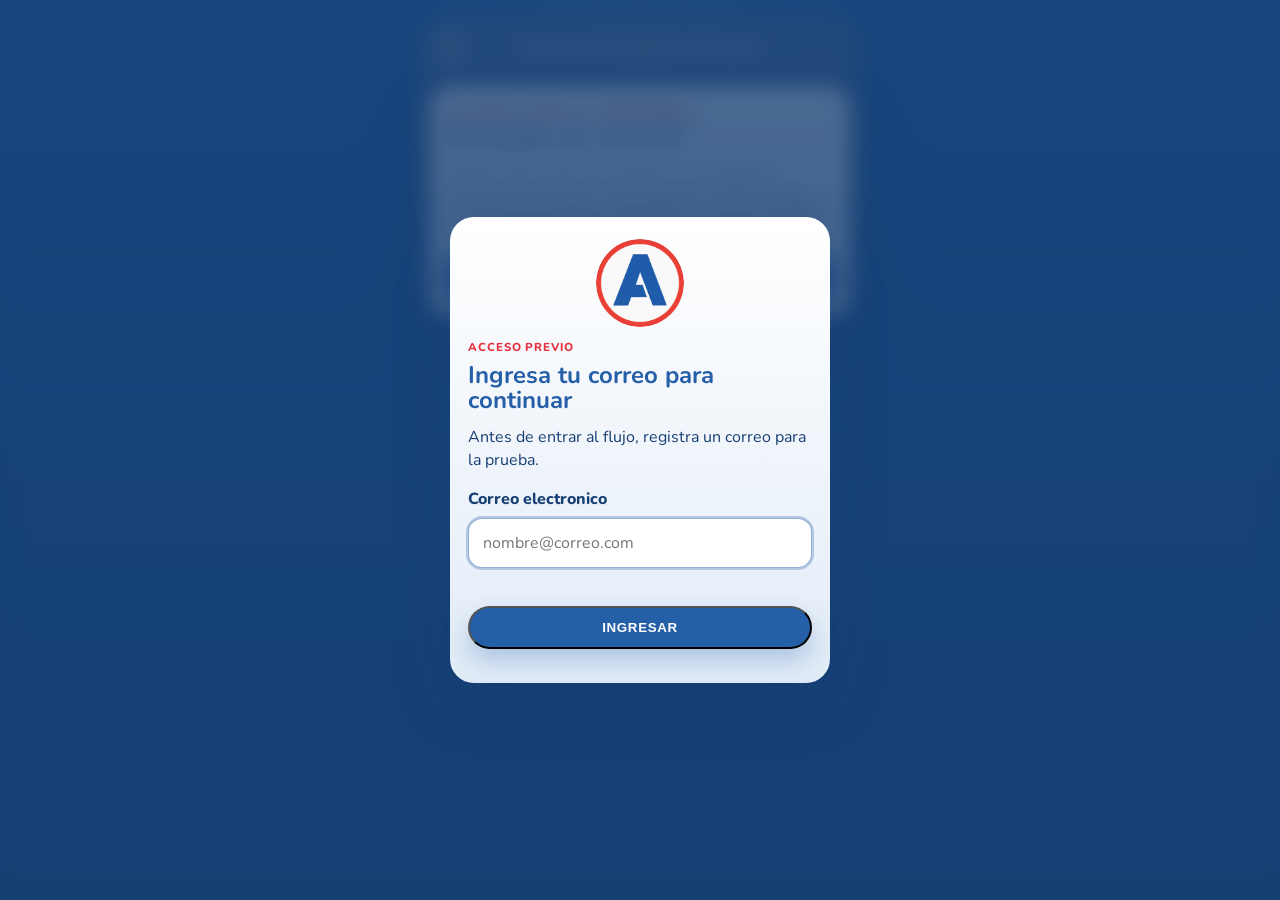
==== acciones.html @ 4ac992f6 "Rebrand simulator for Alianza para el Progreso" ====
<!DOCTYPE html>
<html lang="es">
  <head>
    <meta charset="UTF-8" />
    <meta name="viewport" content="width=device-width, initial-scale=1.0" />
    <title>Alianza para el Progreso | Nuestras acciones</title>
    <link rel="preconnect" href="https://fonts.googleapis.com" />
    <link rel="preconnect" href="https://fonts.gstatic.com" crossorigin />
    <link
      href="https://fonts.googleapis.com/css2?family=Baloo+2:wght@600;700;800&family=Nunito:wght@400;600;700;800&display=swap"
      rel="stylesheet"
    />
    <link rel="stylesheet" href="styles.css" />
  </head>
  <body>
    <main class="app-shell">
      <section class="phone-frame">
        <header class="topbar">
          <a class="icon-button icon-button--link" href="index.html" aria-label="Volver a la portada">&#8592;</a>
          <p class="topbar__title">Elecciones Municipales de Maynas</p>
          <div class="topbar__spacer"></div>
        </header>

        <section class="detail-panel detail-panel--page detail-panel--simulator-tone">
          <div class="detail-panel__header">
            <p class="detail-panel__eyebrow">Alianza para el Progreso</p>
            <h1>Simulador de votación</h1>
          </div>
          <p>
            Practica cómo marcar una opción en una cédula de ejemplo. Este ejercicio es demostrativo;
            verifica la cédula y las instrucciones oficiales aplicables a tu proceso electoral.
          </p>
          <a class="simulator-card__button simulator-card__button--wide" href="simulador-paso-1.html">Abrir simulador</a>
        </section>
      </section>
    </main>
    <script src="access.js"></script>
  </body>
</html>
---- styles.css ----
:root {
  --text: #ffffff;
  --text-muted: rgba(255, 255, 255, 0.9);
  --shadow: 0 18px 50px rgba(23, 63, 115, 0.34);
  --radius-xl: 22px;
  --radius-lg: 18px;
}

* {
  box-sizing: border-box;
}

body {
  margin: 0;
  min-height: 100vh;
  background:
    radial-gradient(circle at top, rgba(255, 255, 255, 0.16), transparent 22%),
    linear-gradient(180deg, #245fa8 0%, #1b4c89 55%, #173f73 100%);
  color: var(--text);
  font-family: "Nunito", "Trebuchet MS", sans-serif;
}

.app-shell {
  display: flex;
  justify-content: center;
  padding: 18px 12px 32px;
}

.phone-frame {
  width: min(100%, 390px);
  padding: 10px;
  border-radius: 30px;
  background:
    linear-gradient(180deg, rgba(255, 255, 255, 0.24), rgba(255, 255, 255, 0.06)),
    rgba(23, 63, 115, 0.9);
  backdrop-filter: blur(18px);
  box-shadow: var(--shadow);
}

.topbar {
  display: grid;
  grid-template-columns: 40px 1fr 40px;
  align-items: center;
  padding: 2px 2px 12px;
}

.topbar__title {
  margin: 0;
  text-align: center;
  font-size: 0.94rem;
  font-weight: 700;
  color: var(--text-muted);
}

.icon-button {
  display: inline-flex;
  align-items: center;
  justify-content: center;
  width: 36px;
  height: 36px;
  border: 0;
  border-radius: 50%;
  color: var(--text);
  background: rgba(255, 255, 255, 0.18);
  font-size: 1.1rem;
}

.icon-button--link {
  text-decoration: none;
}

.topbar__spacer {
  width: 36px;
  height: 36px;
}

.hero {
  position: relative;
  overflow: hidden;
  padding: 16px 14px 18px;
  border-radius: var(--radius-xl);
  background:
    radial-gradient(circle at left top, rgba(255, 255, 255, 0.14), transparent 34%),
    linear-gradient(135deg, #245fa8 0%, #1b4c89 55%, #173f73 100%);
}

.hero__inner {
  display: grid;
  grid-template-columns: 84px 1px 1fr;
  gap: 14px;
  align-items: center;
}

.hero__logo-wrap {
  display: flex;
  justify-content: center;
}

.hero__logo {
  display: block;
  width: 72px;
  height: 72px;
  object-fit: contain;
  border-radius: 50%;
  background: rgba(255, 255, 255, 0.96);
}

.hero__divider {
  width: 1px;
  min-height: 88px;
  background: rgba(255, 255, 255, 0.42);
}

.hero__content {
  display: flex;
  align-items: center;
  justify-content: center;
}

.hero::after {
  content: "";
  position: absolute;
  inset: auto -34px -34px auto;
  width: 120px;
  height: 120px;
  border-radius: 50%;
  background: rgba(255, 255, 255, 0.08);
}

.hero__title {
  margin: 0;
  width: 100%;
  text-align: center;
  font-family: "Baloo 2", "Trebuchet MS", cursive;
  font-size: 1.7rem;
  line-height: 1.02;
  text-transform: uppercase;
  color: #ffffff;
}

.hero__title-line {
  display: block;
}

.card {
  margin-top: 10px;
  border-radius: var(--radius-lg);
  box-shadow: var(--shadow);
}

.event-card {
  padding: 14px;
  background: linear-gradient(135deg, #245fa8 0%, #1b4c89 55%, #173f73 100%);
}


.card__kicker {
  margin: 0;
  font-size: 1rem;
  font-weight: 800;
}

.card__meta {
  margin: 4px 0 0;
  color: var(--text-muted);
  font-size: 0.82rem;
}

.countdown {
  display: grid;
  grid-template-columns: repeat(4, 1fr);
  gap: 6px;
  margin-top: 12px;
}

.countdown__item {
  padding: 8px 4px;
  border: 1px solid rgba(255, 255, 255, 0.35);
  border-radius: 12px;
  text-align: center;
  background: rgba(255, 255, 255, 0.12);
}

.countdown__item strong {
  display: block;
  font-size: 1.05rem;
}

.countdown__item span {
  font-size: 0.66rem;
  color: var(--text-muted);
}

.grid {
  display: grid;
  grid-template-columns: repeat(2, 1fr);
  gap: 10px;
  margin-top: 10px;
}

.info-card,
.promo-card {
  overflow: hidden;
  min-height: 170px;
  border-radius: var(--radius-lg);
  background: linear-gradient(180deg, #245fa8 0%, #1b4c89 58%, #173f73 100%);
}

.info-card__link {
  display: block;
  color: inherit;
  text-decoration: none;
}

.info-card--wide,
.promo-card {
  grid-column: 1 / -1;
}

.info-card__visual {
  height: 98px;
}

.info-card--wide .info-card__visual {
  height: 128px;
}

.visual {
  position: relative;
  overflow: hidden;
}

.visual::before,
.visual::after {
  content: "";
  position: absolute;
  inset: 0;
}

.visual--city {
  background:
    linear-gradient(180deg, rgba(255, 255, 255, 0.02), rgba(23, 63, 115, 0.08)),

    linear-gradient(90deg, #245fa8 0%, #245fa8 76%, #ffffff 76%, #ffffff 100%);
}

.visual--city::before {
  inset: 0;
  background: linear-gradient(90deg, rgba(255, 255, 255, 0.03) 0%, rgba(255, 255, 255, 0.01) 42%, rgba(23, 63, 115, 0.04) 100%);
}

.visual--city::after {
  inset: auto 0 0;
  height: 22px;
  background: linear-gradient(180deg, transparent, rgba(23, 63, 115, 0.32));
}

.visual--vote {
  background:
    linear-gradient(180deg, rgba(255, 255, 255, 0.02), rgba(23, 63, 115, 0.04)),

    #ffffff;
}

.visual--vote::before {
  inset: 0;
  background: linear-gradient(90deg, rgba(255, 255, 255, 0.02) 0%, rgba(255, 255, 255, 0.01) 42%, rgba(0, 0, 0, 0.03) 100%);
}

.visual--vote::after {
  inset: auto 0 0;
  height: 18px;
  background: linear-gradient(180deg, transparent, rgba(0, 0, 0, 0.08));
}

.visual--people {
  background:
    linear-gradient(180deg, rgba(255, 255, 255, 0.04), rgba(23, 63, 115, 0.16)),

    linear-gradient(135deg, #245fa8 0%, #e5323f 100%);
}

.visual--people::before {
  inset: 0;
  background: linear-gradient(90deg, rgba(255, 255, 255, 0.03) 0%, rgba(255, 255, 255, 0.01) 42%, rgba(23, 63, 115, 0.12) 100%);
}

.info-card__content {
  padding: 10px 12px 14px;
}

.info-card__content h3,
.promo-card__title {
  margin: 0;
  font-size: 1.05rem;
  line-height: 1.05;
}

.info-card__content span,
.promo-card__text {
  display: inline-block;
  margin-top: 6px;
  color: #ffffff;
  font-weight: 700;
  text-decoration: none;
}

.info-card__content span::after {
  content: "  →";
}

.promo-card {
  padding: 14px;
  background: linear-gradient(135deg, #245fa8 0%, #245fa8 42%, #173f73 100%);
}

.promo-card__link {
  display: grid;
  grid-template-columns: 1fr;
  gap: 8px;
  align-items: start;
  color: inherit;
  text-decoration: none;
}

.promo-card__illustration {
  position: relative;
  height: 70px;
  border-radius: 16px;
  background:
    linear-gradient(180deg, rgba(255, 255, 255, 0.14), transparent 26%),
    linear-gradient(135deg, #e7edf5 0%, #245fa8 100%);
}

.promo-card__illustration::before {
  content: "";
  position: absolute;
  left: 10px;
  right: 10px;
  top: 18px;
  height: 32px;
  border-radius: 8px;
  background:
    linear-gradient(90deg, #fff 0 24px, transparent 24px 30px, #fff 30px 100%),
    linear-gradient(180deg, #173f73, #245fa8);
}

.promo-card__illustration::after {
  content: "";
  position: absolute;
  top: 8px;
  right: 8px;
  width: 26px;
  height: 26px;
  border-radius: 50%;
  background: #173f73;
}

.detail-panel {
  margin-top: 14px;
  padding: 18px 15px;
  border-radius: 22px;
  background: linear-gradient(180deg, rgba(201, 43, 56, 0.94), rgba(36, 95, 168, 0.98));
  box-shadow: var(--shadow);
  scroll-margin-top: 18px;
}

.detail-panel__header {
  margin-bottom: 14px;
}

.detail-panel__eyebrow {
  margin: 0 0 6px;
  color: #ffffff;
  font-size: 0.75rem;
  font-weight: 800;
  letter-spacing: 0.08em;
  text-transform: uppercase;
}

.detail-panel h1,
.detail-panel h2 {
  margin: 0;
  font-size: 1.45rem;
  line-height: 1.05;
}

.detail-panel p {
  margin: 0;
  color: #ffffff;
  font-size: 0.92rem;
  line-height: 1.5;
}

.detail-block {
  margin-top: 14px;
  padding: 14px;
  border: 1px solid rgba(255, 255, 255, 0.22);
  border-radius: 16px;
  background: rgba(255, 255, 255, 0.08);
}

.detail-block h2 {
  margin: 0 0 8px;
  color: #ffffff;
  font-size: 1rem;
}

.detail-block p + p {
  margin-top: 8px;
}

.detail-panel__closing {
  margin-top: 14px !important;
  padding-top: 14px;
  border-top: 1px solid rgba(255, 255, 255, 0.25);
}

.detail-panel--page {
  margin-top: 8px;
}

.detail-panel--simulator-tone {
  background:
    linear-gradient(180deg, rgba(255, 255, 255, 0.98), rgba(225, 235, 247, 0.98)),
    #ffffff;
  color: #173f73;
}

.detail-panel--simulator-tone .detail-panel__eyebrow {
  color: #e5323f;
}

.detail-panel--simulator-tone h1,
.detail-panel--simulator-tone h2,
.detail-panel--simulator-tone p {
  color: #173f73;
}

.detail-panel--simulator-tone h1 {
  color: #245fa8;
}

.detail-panel--simulator-tone .detail-block {
  border: 1px solid rgba(36, 95, 168, 0.16);
  background: rgba(255, 255, 255, 0.46);
}

.detail-panel--simulator-tone .detail-block h2 {
  color: #245fa8;
}

.detail-panel--simulator-tone .detail-panel__closing {
  border-top: 1px solid rgba(36, 95, 168, 0.18);
}

.grid .promo-card {
  grid-column: auto;
}

.image-viewer {
  margin: 0;
  padding: 12px;
  border-radius: 18px;
  background: rgba(255, 255, 255, 0.14);
}

.image-viewer img {
  display: block;
  width: 100%;
  height: auto;
  border-radius: 12px;
  background: #ffffff;
}

.image-viewer--simulator {
  margin-top: 16px;
  background: rgba(255, 255, 255, 0.72);
}

.simulator-screen {
  margin-top: 8px;
}

.simulator-card {
  position: relative;
  overflow: hidden;
  padding: 18px 16px 20px;
  border-radius: 24px;
  background:
    linear-gradient(180deg, rgba(255, 255, 255, 0.98), rgba(225, 235, 247, 0.98)),
    #ffffff;
  color: #173f73;
  box-shadow: var(--shadow);
}

.simulator-card::before {
  content: "";
  position: absolute;
  inset: 0;
  background:
    radial-gradient(circle at top right, rgba(36, 95, 168, 0.14), transparent 28%),
    linear-gradient(135deg, transparent 0 22%, rgba(36, 95, 168, 0.05) 22% 23%, transparent 23% 100%),
    linear-gradient(45deg, transparent 0 78%, rgba(36, 95, 168, 0.05) 78% 79%, transparent 79% 100%);
  pointer-events: none;
}

.simulator-card__brand {
  display: flex;
  flex-direction: column;
  align-items: center;
  gap: 10px;
}

.simulator-card__logo-frame {
  display: flex;
  align-items: center;
  justify-content: center;
  width: 148px;
  height: 148px;
  padding: 10px;
  border-radius: 50%;
  background: rgba(255, 255, 255, 0.92);
  box-shadow: inset 0 0 0 3px rgba(36, 95, 168, 0.12);
}

.simulator-card__logo-image {
  display: block;
  width: 100%;
  height: 100%;
  object-fit: contain;
}

.simulator-card__eyebrow {
  margin: 22px 0 12px;
  text-align: center;
  font-size: 0.68rem;
  letter-spacing: 0.28em;
  text-transform: uppercase;
  color: #e5323f;
}

.simulator-card h1 {
  margin: 0;
  text-align: center;
  font-size: 2rem;
  line-height: 0.95;
  text-transform: uppercase;
  color: #245fa8;
}

.simulator-card--step h1 {
  margin-top: 22px;
}

.simulator-card__date {
  margin-top: 18px;
  padding: 10px 12px;
  background: #245fa8;
  color: #ffffff;
  font-weight: 800;
  text-align: center;
  text-transform: uppercase;
  border-radius: 12px;
}

.simulator-card__text {
  margin: 18px 0 0;
  padding-left: 12px;
  border-left: 4px solid #245fa8;
  color: #173f73;
  line-height: 1.35;
}

.simulator-card__description {
  margin: 18px 0 0;
  text-align: center;
  color: #173f73;
  line-height: 1.45;
}

.simulator-card__description--compact {
  margin-top: 12px;
  text-transform: uppercase;
}

.simulator-card__button {
  display: block;
  width: fit-content;
  margin: 22px auto 0;
  padding: 12px 24px;
  border-radius: 999px;
  background: linear-gradient(135deg, #245fa8 0%, #245fa8 100%);
  color: #ffffff;
  font-weight: 800;
  text-decoration: none;
  text-transform: uppercase;
  letter-spacing: 0.05em;
  box-shadow: 0 12px 24px rgba(36, 95, 168, 0.28);
}

.access-gate {
  position: fixed;
  inset: 0;
  z-index: 999;
  display: flex;
  align-items: center;
  justify-content: center;
  padding: 20px;
  background: rgba(23, 63, 115, 0.78);
  backdrop-filter: blur(10px);
}

.access-gate[hidden] {
  display: none;
}

.access-gate__panel {
  width: min(100%, 380px);
  padding: 22px 18px;
  border-radius: 24px;
  background:
    linear-gradient(180deg, rgba(255, 255, 255, 0.98), rgba(225, 235, 247, 0.98)),
    #ffffff;
  color: #173f73;
  box-shadow: var(--shadow);
}

.access-gate__brand {
  display: flex;
  justify-content: center;
  margin-bottom: 12px;
}

.access-gate__logo {
  width: 88px;
  height: 88px;
  object-fit: contain;
  border-radius: 50%;
  background: rgba(255, 255, 255, 0.96);
  box-shadow: inset 0 0 0 3px rgba(36, 95, 168, 0.1);
}

.access-gate__eyebrow {
  margin: 0 0 8px;
  color: #e5323f;
  font-size: 0.72rem;
  font-weight: 800;
  letter-spacing: 0.08em;
  text-transform: uppercase;
}

.access-gate__title {
  margin: 0;
  font-size: 1.5rem;
  line-height: 1.05;
  color: #245fa8;
}

.access-gate__text {
  margin: 12px 0 0;
  color: #173f73;
  line-height: 1.45;
}

.access-gate__form {
  margin-top: 16px;
}

.access-gate__label {
  display: block;
  margin-bottom: 8px;
  font-weight: 800;
}

.access-gate__input {
  width: 100%;
  padding: 13px 14px;
  border: 1px solid rgba(36, 95, 168, 0.26);
  border-radius: 14px;
  background: rgba(255, 255, 255, 0.94);
  color: #173f73;
  font: inherit;
}

.access-gate__input:focus {
  outline: 2px solid rgba(36, 95, 168, 0.28);
  border-color: rgba(36, 95, 168, 0.5);
}

.access-gate__error {
  min-height: 20px;
  margin: 10px 0 0;
  color: #173f73;
  font-size: 0.85rem;
  font-weight: 700;
}

.access-gate__button {
  display: inline-flex;
  align-items: center;
  justify-content: center;
  gap: 10px;
  width: 100%;
  margin-top: 8px;
}

.access-gate__button:disabled {
  opacity: 0.9;
}

.access-gate__button--loading {
  cursor: wait;
}

.access-gate__spinner {
  display: none;
  width: 16px;
  height: 16px;
  border: 2px solid rgba(255, 255, 255, 0.35);
  border-top-color: #ffffff;
  border-radius: 50%;
  animation: access-spin 0.75s linear infinite;
}

.access-gate__button--loading .access-gate__spinner {
  display: inline-block;
}

.access-gate__success {
  margin: 12px 0 0;
  color: #245fa8;
  font-size: 0.85rem;
  font-weight: 700;
}

@keyframes access-spin {
  to {
    transform: rotate(360deg);
  }
}

.mark-example {
  display: flex;
  flex-direction: column;
  align-items: center;
}

.mark-example__sheet {
  display: grid;
  grid-template-columns: repeat(2, 1fr);
  gap: 12px;
  padding: 18px;
  border: 3px solid rgba(23, 63, 115, 0.55);
  background: rgba(255, 255, 255, 0.78);
}

.mark-example__box {
  display: flex;
  flex-direction: column;
  align-items: center;
  gap: 8px;
}

.mark-example__box small {
  color: #173f73;
  font-size: 0.72rem;
  text-transform: uppercase;
}

.mark-example__target {
  position: relative;
  display: block;
  width: 72px;
  height: 72px;
  overflow: hidden;
  border: 4px solid #173f73;
  box-shadow: 8px 6px 0 rgba(23, 63, 115, 0.45);
  background-color: #ffffff;
  background-position: center;
  background-repeat: no-repeat;
}

.mark-example__target--logo {
  background-image: url("assets/logo-alianza-para-el-progreso.png");
  background-size: 82%;
}

.mark-example__target--photo {
  background-image: none;
  background-size: cover;
}

.mark-example__target--photo {
  background-image: url("assets/logo-alianza-para-el-progreso.png");
  background-size: 82%;
}

.mark-example__target::before,
.mark-example__target::after {
  content: "";
  position: absolute;
  top: 33px;
  left: 7px;
  width: 54px;
  height: 2px;
  background: #173f73;
}

.mark-example__target::before {
  transform: rotate(45deg);
}

.mark-example__target::after {
  transform: rotate(-45deg);
}

.mark-example__check {
  position: relative;
  width: 28px;
  height: 28px;
  margin-top: -10px;
  border-radius: 50%;
  background: #245fa8;
  box-shadow: 0 8px 18px rgba(36, 95, 168, 0.24);
}

.mark-example__check::before {
  content: "";
  position: absolute;
  left: 8px;
  top: 7px;
  width: 11px;
  height: 6px;
  border-left: 3px solid #ffffff;
  border-bottom: 3px solid #ffffff;
  transform: rotate(-45deg);
}

.simulator-progress {
  display: flex;
  justify-content: center;
  gap: 10px;
  margin-top: 22px;
}

.simulator-progress__dot {
  width: 12px;
  height: 12px;
  border-radius: 999px;
  background: rgba(36, 95, 168, 0.2);
}

.simulator-progress__dot--active {
  background: #245fa8;
}

.vote-number {
  display: flex;
  justify-content: center;
}

.vote-number__sheet {
  padding: 18px;
  border: 3px solid rgba(23, 63, 115, 0.55);
  background: rgba(255, 255, 255, 0.78);
}

.vote-number__box {
  display: flex;
  align-items: center;
  justify-content: center;
  width: 72px;
  height: 72px;
  border: 3px solid #173f73;
  background: #ffffff;
  color: #245fa8;
  font-size: 2rem;
  font-weight: 800;
  letter-spacing: 0.04em;
}

.vote-well {
  display: flex;
  justify-content: center;
}

.vote-well__sheet {
  padding: 18px 16px 12px;
  border: 3px solid rgba(23, 63, 115, 0.55);
  background: rgba(255, 255, 255, 0.78);
}

.vote-well__columns {
  display: flex;
  gap: 6px;
}

.vote-well__columns span {
  display: block;
  width: 18px;
  height: 56px;
  border: 3px solid #173f73;
  background: #ffffff;
}

.vote-well__columns span:nth-child(1) {
  border-bottom-color: #245fa8;
}

.vote-well__columns span:nth-child(2) {
  border-bottom-color: #e5323f;
}

.vote-well__columns span:nth-child(3) {
  border-bottom-color: #245fa8;
}

.vote-well__columns span:nth-child(4) {
  border-bottom-color: #e5323f;
}

.vote-well__columns span:nth-child(5) {
  border-bottom-color: #173f73;
}

.vote-well__curve {
  width: 100%;
  height: 14px;
  margin-top: 6px;
  border-bottom: 4px solid #245fa8;
  border-radius: 0 0 999px 999px;
}

.blank-vote {
  display: flex;
  justify-content: center;
}

.blank-vote__sheet {
  padding: 18px;
  border: 3px solid rgba(23, 63, 115, 0.55);
  background: rgba(255, 255, 255, 0.78);
}

.blank-vote__paper {
  display: flex;
  flex-direction: column;
  align-items: center;
  gap: 12px;
  width: 64px;
  padding: 10px 10px 12px;
  border: 3px solid #173f73;
  background: #ffffff;
}

.blank-vote__line {
  width: 28px;
  height: 4px;
  border-radius: 999px;
  background: #e7edf5;
}

.blank-vote__dashed {
  width: 32px;
  height: 42px;
  border: 3px dashed #245fa8;
  background: rgba(36, 95, 168, 0.06);
}

.gesture-card {
  padding: 18px 16px;
  border: 2px solid rgba(36, 95, 168, 0.18);
  border-radius: 18px;
  background: rgba(255, 255, 255, 0.45);
}

.gesture-card--controls {
  text-align: center;
}

.control-guide {
  display: flex;
  flex-wrap: wrap;
  justify-content: center;
  gap: 8px;
  margin-top: 16px;
  margin-bottom: 16px;
}

.control-guide__item {
  display: inline-flex;
  align-items: center;
  justify-content: center;
  min-width: 52px;
  padding: 9px 14px;
  border-radius: 999px;
  background: rgba(255, 255, 255, 0.72);
  color: #173f73;
  font-weight: 800;
}

.control-guide__item--active {
  background: #245fa8;
  color: #ffffff;
}

.simulator-toolbar {
  display: flex;
  flex-wrap: wrap;
  gap: 8px;
  margin-bottom: 12px;
}

.simulator-tool {
  border: 0;
  border-radius: 999px;
  padding: 9px 14px;
  background: rgba(255, 255, 255, 0.44);
  color: #173f73;
  font: inherit;
  font-weight: 800;
}

.simulator-tool--active {
  background: #245fa8;
  color: #ffffff;
}

.ballot-simulator {
  border-radius: 20px;
  overflow: hidden;
  background: rgba(255, 255, 255, 0.42);
  border: 1px solid rgba(36, 95, 168, 0.16);
}

.ballot-viewport {
  position: relative;
  min-height: 260px;
  overflow: hidden;
  touch-action: none;
  cursor: grab;
}

.ballot-viewport--drawing {
  cursor: crosshair;
}

.ballot-stage {
  position: absolute;
  top: 0;
  left: 0;
  transform-origin: top left;
  will-change: transform;
}

.ballot-stage img,
.ballot-stage canvas {
  position: absolute;
  inset: 0;
  display: block;
  width: 100%;
  height: 100%;
}

.ballot-stage img {
  user-select: none;
  -webkit-user-drag: none;
  border-radius: 0;
}

.ballot-stage canvas {
  z-index: 2;
  pointer-events: auto;
  touch-action: none;
}

.simulator-hint {
  margin-top: 12px !important;
  color: #173f73 !important;
}

.simulator-hint--top {
  margin: 0 0 12px !important;
}

@media (min-width: 760px) {
  .phone-frame {
    width: min(100%, 440px);
  }

  .hero__title {
    font-size: 2.35rem;
  }
}

.hero__title-line--subtle {
  margin-top: 10px;
  font-size: 0.82rem;
  line-height: 1.25;
}

.simulator-card__button--wide {
  width: 100%;
  text-align: center;
}
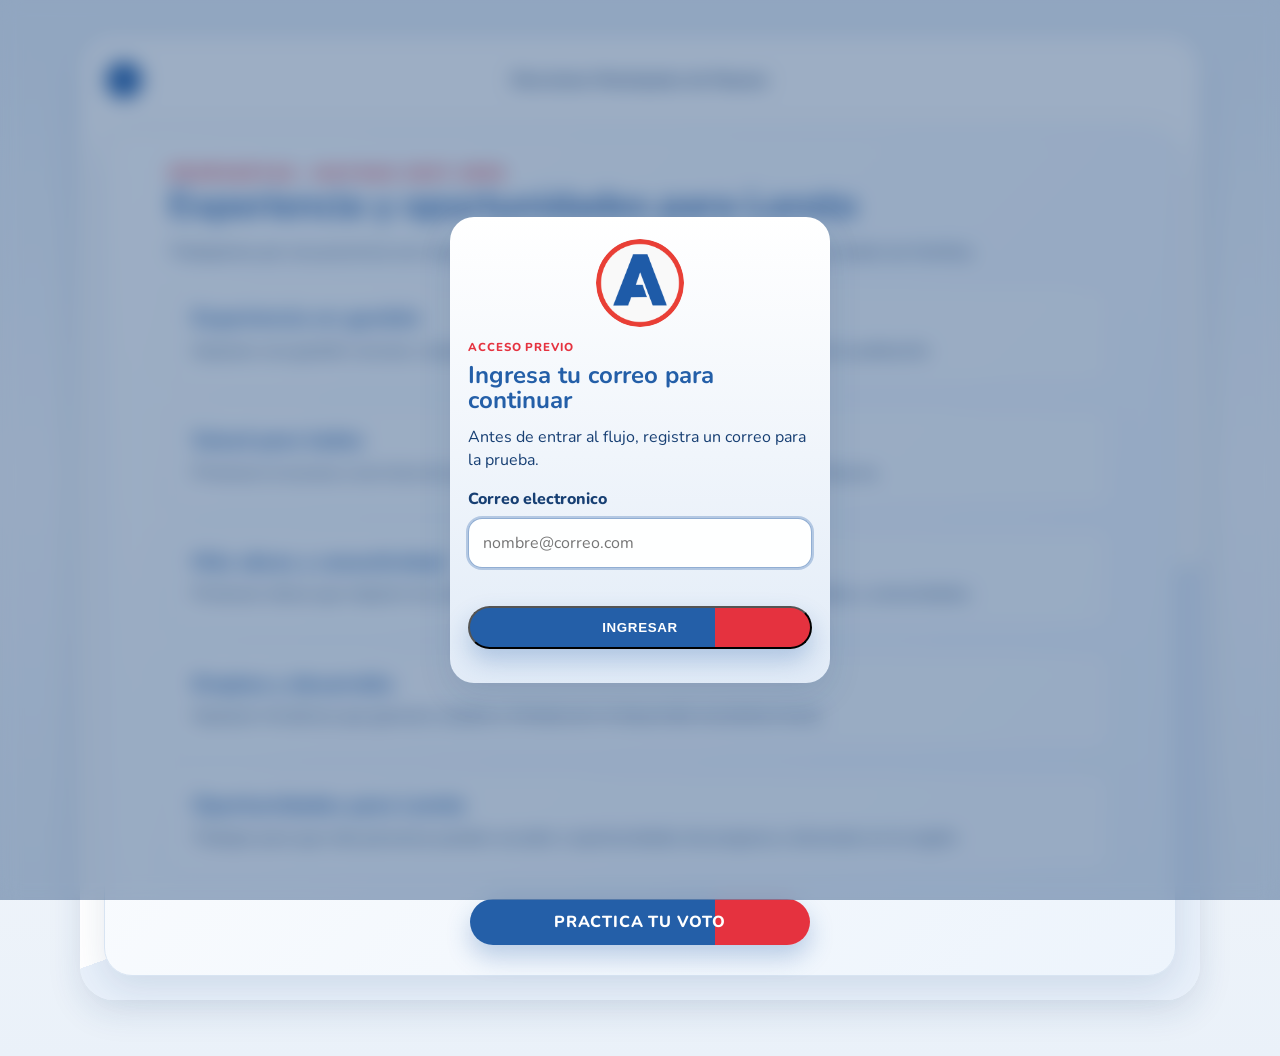
==== commit 58a06c80: "actualiza propuestas y diseño adaptable" ====
--- a/acciones.html
+++ b/acciones.html
@@ -23,14 +23,39 @@
 
         <section class="detail-panel detail-panel--page detail-panel--simulator-tone">
           <div class="detail-panel__header">
-            <p class="detail-panel__eyebrow">Alianza para el Progreso</p>
-            <h1>Simulador de votación</h1>
+            <p class="detail-panel__eyebrow">Propuestas · Maynas 2027–2030</p>
+            <h1>Experiencia y oportunidades para Loreto</h1>
           </div>
           <p>
-            Practica cómo marcar una opción en una cédula de ejemplo. Este ejercicio es demostrativo;
-            verifica la cédula y las instrucciones oficiales aplicables a tu proceso electoral.
+            Trabajamos por una provincia con mejores servicios, infraestructura y oportunidades para todas las familias.
           </p>
-          <a class="simulator-card__button simulator-card__button--wide" href="simulador-paso-1.html">Abrir simulador</a>
+
+          <div class="detail-block">
+            <h2>Experiencia en gestión</h2>
+            <p>Impulsar una gestión cercana, responsable y enfocada en atender las necesidades de la población.</p>
+          </div>
+
+          <div class="detail-block">
+            <h2>Salud para todos</h2>
+            <p>Promover el acceso a servicios de salud oportunos y de calidad para las familias de Maynas.</p>
+          </div>
+
+          <div class="detail-block">
+            <h2>Más obras y conectividad</h2>
+            <p>Promover obras que mejoren los servicios y conectar mejor los barrios, centros poblados y comunidades.</p>
+          </div>
+
+          <div class="detail-block">
+            <h2>Empleo y desarrollo</h2>
+            <p>Impulsar iniciativas que generen empleo y fortalezcan el desarrollo económico local.</p>
+          </div>
+
+          <div class="detail-block">
+            <h2>Oportunidades para Loreto</h2>
+            <p>Trabajar para que más personas puedan acceder a oportunidades de progreso y bienestar en la región.</p>
+          </div>
+
+          <a class="simulator-card__button simulator-card__button--wide" href="simulador-paso-1.html">Practica tu voto</a>
         </section>
       </section>
     </main>
--- a/styles.css
+++ b/styles.css
@@ -1,7 +1,11 @@
 :root {
-  --text: #ffffff;
-  --text-muted: rgba(255, 255, 255, 0.9);
-  --shadow: 0 18px 50px rgba(23, 63, 115, 0.34);
+  --text: #173f73;
+  --text-muted: #53677f;
+  --blue: #245fa8;
+  --navy: #173f73;
+  --red: #e5323f;
+  --paper: #ffffff;
+  --shadow: 0 12px 34px rgba(23, 63, 115, 0.12);
   --radius-xl: 22px;
   --radius-lg: 18px;
 }
@@ -13,9 +17,7 @@
 body {
   margin: 0;
   min-height: 100vh;
-  background:
-    radial-gradient(circle at top, rgba(255, 255, 255, 0.16), transparent 22%),
-    linear-gradient(180deg, #245fa8 0%, #1b4c89 55%, #173f73 100%);
+  background: linear-gradient(180deg, #eaf1f9 0%, #f7f9fc 45%, #eaf1f9 100%);
   color: var(--text);
   font-family: "Nunito", "Trebuchet MS", sans-serif;
 }
@@ -30,9 +32,7 @@
   width: min(100%, 390px);
   padding: 10px;
   border-radius: 30px;
-  background:
-    linear-gradient(180deg, rgba(255, 255, 255, 0.24), rgba(255, 255, 255, 0.06)),
-    rgba(23, 63, 115, 0.9);
+  background: linear-gradient(160deg, #ffffff 0 68%, #e8f0fa 68% 100%);
   backdrop-filter: blur(18px);
   box-shadow: var(--shadow);
 }
@@ -49,7 +49,7 @@
   text-align: center;
   font-size: 0.94rem;
   font-weight: 700;
-  color: var(--text-muted);
+  color: #173f73;
 }
 
 .icon-button {
@@ -60,8 +60,8 @@
   height: 36px;
   border: 0;
   border-radius: 50%;
-  color: var(--text);
-  background: rgba(255, 255, 255, 0.18);
+  color: #ffffff;
+  background: #245fa8;
   font-size: 1.1rem;
 }
 
@@ -79,9 +79,9 @@
   overflow: hidden;
   padding: 16px 14px 18px;
   border-radius: var(--radius-xl);
-  background:
-    radial-gradient(circle at left top, rgba(255, 255, 255, 0.14), transparent 34%),
-    linear-gradient(135deg, #245fa8 0%, #1b4c89 55%, #173f73 100%);
+  background: linear-gradient(115deg, #245fa8 0%, #1b4c89 72%, #173f73 100%);
+  border: 1px solid #173f73;
+  box-shadow: inset 0 -4px 0 #e5323f;
 }
 
 .hero__inner {
@@ -102,13 +102,13 @@
   height: 72px;
   object-fit: contain;
   border-radius: 50%;
-  background: rgba(255, 255, 255, 0.96);
+  background: #ffffff;
 }
 
 .hero__divider {
   width: 1px;
   min-height: 88px;
-  background: rgba(255, 255, 255, 0.42);
+  background: rgba(255, 255, 255, 0.65);
 }
 
 .hero__content {
@@ -124,7 +124,7 @@
   width: 120px;
   height: 120px;
   border-radius: 50%;
-  background: rgba(255, 255, 255, 0.08);
+  background: rgba(36, 95, 168, 0.035);
 }
 
 .hero__title {
@@ -150,7 +150,9 @@
 
 .event-card {
   padding: 14px;
-  background: linear-gradient(135deg, #245fa8 0%, #1b4c89 55%, #173f73 100%);
+  background: linear-gradient(120deg, #245fa8 0%, #1b4c89 100%);
+  color: #ffffff;
+  border: 1px solid #1b4c89;
 }
 
 
@@ -162,7 +164,7 @@
 
 .card__meta {
   margin: 4px 0 0;
-  color: var(--text-muted);
+  color: rgba(255, 255, 255, 0.88);
   font-size: 0.82rem;
 }
 
@@ -175,10 +177,11 @@
 
 .countdown__item {
   padding: 8px 4px;
-  border: 1px solid rgba(255, 255, 255, 0.35);
+  border: 1px solid #e2e8f0;
   border-radius: 12px;
   text-align: center;
-  background: rgba(255, 255, 255, 0.12);
+  background: #ffffff;
+  color: #173f73;
 }
 
 .countdown__item strong {
@@ -188,7 +191,7 @@
 
 .countdown__item span {
   font-size: 0.66rem;
-  color: var(--text-muted);
+  color: #173f73;
 }
 
 .grid {
@@ -203,7 +206,10 @@
   overflow: hidden;
   min-height: 170px;
   border-radius: var(--radius-lg);
-  background: linear-gradient(180deg, #245fa8 0%, #1b4c89 58%, #173f73 100%);
+  background: linear-gradient(180deg, #ffffff 0%, #f1f6fc 100%);
+  border: 1px solid #d8e4f2;
+  color: #173f73;
+  box-shadow: var(--shadow);
 }
 
 .info-card__link {
@@ -237,56 +243,66 @@
   inset: 0;
 }
 
+.visual--campaign {
+  height: auto;
+  aspect-ratio: 4 / 1;
+  background: #245fa8;
+}
+
+.visual--campaign img {
+  display: block;
+  width: 100%;
+  height: 100%;
+  object-fit: contain;
+}
+
 .visual--city {
   background:
-    linear-gradient(180deg, rgba(255, 255, 255, 0.02), rgba(23, 63, 115, 0.08)),
-
-    linear-gradient(90deg, #245fa8 0%, #245fa8 76%, #ffffff 76%, #ffffff 100%);
+    linear-gradient(105deg, #245fa8 0 16%, #eaf2fc 16% 84%, #e5323f 84% 100%);
 }
 
 .visual--city::before {
   inset: 0;
-  background: linear-gradient(90deg, rgba(255, 255, 255, 0.03) 0%, rgba(255, 255, 255, 0.01) 42%, rgba(23, 63, 115, 0.04) 100%);
+  background: linear-gradient(90deg, rgba(36, 95, 168, 0.03), rgba(229, 50, 63, 0.04));
 }
 
 .visual--city::after {
   inset: auto 0 0;
   height: 22px;
-  background: linear-gradient(180deg, transparent, rgba(23, 63, 115, 0.32));
+  background: linear-gradient(180deg, transparent, rgba(36, 95, 168, 0.08));
 }
 
 .visual--vote {
   background:
     linear-gradient(180deg, rgba(255, 255, 255, 0.02), rgba(23, 63, 115, 0.04)),
 
-    #ffffff;
+    linear-gradient(135deg, #ffffff 0%, #eef4fb 100%);
 }
 
 .visual--vote::before {
   inset: 0;
-  background: linear-gradient(90deg, rgba(255, 255, 255, 0.02) 0%, rgba(255, 255, 255, 0.01) 42%, rgba(0, 0, 0, 0.03) 100%);
+  background: linear-gradient(90deg, rgba(36, 95, 168, 0.02), rgba(36, 95, 168, 0.05));
 }
 
 .visual--vote::after {
   inset: auto 0 0;
   height: 18px;
-  background: linear-gradient(180deg, transparent, rgba(0, 0, 0, 0.08));
+  background: linear-gradient(180deg, transparent, rgba(36, 95, 168, 0.06));
 }
 
 .visual--people {
   background:
-    linear-gradient(180deg, rgba(255, 255, 255, 0.04), rgba(23, 63, 115, 0.16)),
-
-    linear-gradient(135deg, #245fa8 0%, #e5323f 100%);
+    linear-gradient(105deg, #ffffff 0 58%, #eaf2fc 58% 84%, #fcebed 84% 100%);
 }
 
 .visual--people::before {
   inset: 0;
-  background: linear-gradient(90deg, rgba(255, 255, 255, 0.03) 0%, rgba(255, 255, 255, 0.01) 42%, rgba(23, 63, 115, 0.12) 100%);
+  background: linear-gradient(90deg, rgba(36, 95, 168, 0.02), rgba(229, 50, 63, 0.04));
 }
 
 .info-card__content {
   padding: 10px 12px 14px;
+  color: #173f73;
 }
 
 .info-card__content h3,
@@ -300,7 +316,7 @@
 .promo-card__text {
   display: inline-block;
   margin-top: 6px;
-  color: #ffffff;
+  color: #53677f;
   font-weight: 700;
   text-decoration: none;
 }
@@ -311,7 +327,10 @@
 
 .promo-card {
   padding: 14px;
-  background: linear-gradient(135deg, #245fa8 0%, #245fa8 42%, #173f73 100%);
+  background: linear-gradient(135deg, #ffffff 0%, #f1f6fc 72%, #ffffff 100%);
+  border: 1px solid #d8e4f2;
+  color: #173f73;
+  box-shadow: var(--shadow);
 }
 
 .promo-card__link {
@@ -327,9 +346,8 @@
   position: relative;
   height: 70px;
   border-radius: 16px;
-  background:
-    linear-gradient(180deg, rgba(255, 255, 255, 0.14), transparent 26%),
-    linear-gradient(135deg, #e7edf5 0%, #245fa8 100%);
+  background: linear-gradient(135deg, #ffffff 0%, #ffffff 78%, #fcebed 78%, #fcebed 100%);
+  border: 1px solid #e2e8f0;
 }
 
 .promo-card__illustration::before {
@@ -342,7 +360,7 @@
   border-radius: 8px;
   background:
     linear-gradient(90deg, #fff 0 24px, transparent 24px 30px, #fff 30px 100%),
-    linear-gradient(180deg, #173f73, #245fa8);
+    linear-gradient(180deg, #245fa8 0 42%, #ffffff 42% 58%, #e5323f 58%);
 }
 
 .promo-card__illustration::after {
@@ -353,14 +371,16 @@
   width: 26px;
   height: 26px;
   border-radius: 50%;
-  background: #173f73;
+  background: #e5323f;
 }
 
 .detail-panel {
   margin-top: 14px;
   padding: 18px 15px;
   border-radius: 22px;
-  background: linear-gradient(180deg, rgba(201, 43, 56, 0.94), rgba(36, 95, 168, 0.98));
+  background: linear-gradient(180deg, #ffffff, #f2f6fb);
+  color: #173f73;
+  border: 1px solid #d8e4f2;
   box-shadow: var(--shadow);
   scroll-margin-top: 18px;
 }
@@ -371,7 +391,7 @@
 
 .detail-panel__eyebrow {
   margin: 0 0 6px;
-  color: #ffffff;
+  color: #e5323f;
   font-size: 0.75rem;
   font-weight: 800;
   letter-spacing: 0.08em;
@@ -387,7 +407,7 @@
 
 .detail-panel p {
   margin: 0;
-  color: #ffffff;
+  color: #53677f;
   font-size: 0.92rem;
   line-height: 1.5;
 }
@@ -395,14 +415,14 @@
 .detail-block {
   margin-top: 14px;
   padding: 14px;
-  border: 1px solid rgba(255, 255, 255, 0.22);
+  border: 1px solid #e4eaf2;
   border-radius: 16px;
-  background: rgba(255, 255, 255, 0.08);
+  background: linear-gradient(110deg, #f2f6fb, #ffffff);
 }
 
 .detail-block h2 {
   margin: 0 0 8px;
-  color: #ffffff;
+  color: #245fa8;
   font-size: 1rem;
 }
 
@@ -413,7 +433,7 @@
 .detail-panel__closing {
   margin-top: 14px !important;
   padding-top: 14px;
-  border-top: 1px solid rgba(255, 255, 255, 0.25);
+  border-top: 1px solid #e4eaf2;
 }
 
 .detail-panel--page {
@@ -422,8 +442,7 @@
 
 .detail-panel--simulator-tone {
   background:
-    linear-gradient(180deg, rgba(255, 255, 255, 0.98), rgba(225, 235, 247, 0.98)),
-    #ffffff;
+    linear-gradient(135deg, #ffffff 0%, #edf4fc 100%);
   color: #173f73;
 }
 
@@ -462,7 +481,7 @@
   margin: 0;
   padding: 12px;
   border-radius: 18px;
-  background: rgba(255, 255, 255, 0.14);
+  background: #edf3fa;
 }
 
 .image-viewer img {
@@ -556,8 +575,9 @@
 .simulator-card__date {
   margin-top: 18px;
   padding: 10px 12px;
-  background: #245fa8;
-  color: #ffffff;
+  background: linear-gradient(180deg, #eaf2fc, #ffffff);
+  color: #173f73;
+  border: 1px solid #e0e8f2;
   font-weight: 800;
   text-align: center;
   text-transform: uppercase;
@@ -567,7 +587,7 @@
 .simulator-card__text {
   margin: 18px 0 0;
   padding-left: 12px;
-  border-left: 4px solid #245fa8;
+  border-left: 4px solid #e5323f;
   color: #173f73;
   line-height: 1.35;
 }
@@ -590,7 +610,7 @@
   margin: 22px auto 0;
   padding: 12px 24px;
   border-radius: 999px;
-  background: linear-gradient(135deg, #245fa8 0%, #245fa8 100%);
+  background: linear-gradient(90deg, #245fa8 0%, #245fa8 72%, #e5323f 72%, #e5323f 100%);
   color: #ffffff;
   font-weight: 800;
   text-decoration: none;
@@ -607,7 +627,7 @@
   align-items: center;
   justify-content: center;
   padding: 20px;
-  background: rgba(23, 63, 115, 0.78);
+  background: rgba(23, 63, 115, 0.42);
   backdrop-filter: blur(10px);
 }
 
@@ -972,7 +992,7 @@
   padding: 18px 16px;
   border: 2px solid rgba(36, 95, 168, 0.18);
   border-radius: 18px;
-  background: rgba(255, 255, 255, 0.45);
+  background: linear-gradient(135deg, #eaf2fc, #ffffff 72%);
 }
 
 .gesture-card--controls {
@@ -1023,7 +1043,7 @@
 }
 
 .simulator-tool--active {
-  background: #245fa8;
+  background: #e5323f;
   color: #ffffff;
 }
 
@@ -1085,12 +1105,214 @@
 }
 
 @media (min-width: 760px) {
+  .app-shell {
+    min-height: 100vh;
+    padding: 36px clamp(24px, 5vw, 88px) 56px;
+  }
+
   .phone-frame {
-    width: min(100%, 440px);
+    width: min(100%, 1120px);
+    padding: 24px;
+    border-radius: 34px;
+  }
+
+  .topbar {
+    grid-template-columns: 48px 1fr 48px;
+    padding-bottom: 18px;
+  }
+
+  .topbar__title {
+    font-size: 1rem;
+  }
+
+  .hero {
+    padding: 28px 34px;
+    border-radius: 28px;
+  }
+
+  .hero__inner {
+    grid-template-columns: 112px 2px 1fr;
+    gap: 28px;
+  }
+
+  .hero__logo {
+    width: 96px;
+    height: 96px;
+  }
+
+  .hero__divider {
+    min-height: 112px;
   }
 
   .hero__title {
-    font-size: 2.35rem;
+    font-size: clamp(2.5rem, 4vw, 4rem);
+  }
+
+  .hero__title-line--subtle {
+    font-size: 1.05rem;
+  }
+
+  .event-card {
+    display: grid;
+    grid-template-columns: minmax(220px, 0.8fr) minmax(360px, 1.2fr);
+    align-items: center;
+    gap: 30px;
+    margin-top: 18px;
+    padding: 24px 28px;
+  }
+
+  .card__kicker {
+    font-size: 1.25rem;
+  }
+
+  .card__meta {
+    font-size: 0.96rem;
+  }
+
+  .countdown {
+    gap: 12px;
+    margin-top: 0;
+  }
+
+  .countdown__item {
+    padding: 14px 8px;
+  }
+
+  .countdown__item strong {
+    font-size: 1.5rem;
+  }
+
+  .countdown__item span {
+    font-size: 0.8rem;
+  }
+
+  .grid {
+    grid-template-columns: repeat(2, minmax(0, 1fr));
+    gap: 18px;
+    margin-top: 18px;
+  }
+
+  .info-card,
+  .promo-card {
+    min-height: 230px;
+    border-radius: 22px;
+  }
+
+  .info-card--wide,
+  .promo-card {
+    grid-column: auto;
+  }
+
+  .info-card__visual,
+  .info-card--wide .info-card__visual {
+    height: 150px;
+  }
+
+  .visual--campaign {
+    height: auto;
+  }
+
+  .promo-card__illustration {
+    height: 94px;
+  }
+
+  .info-card__content,
+  .promo-card {
+    padding: 18px 20px;
+  }
+
+  .info-card__content h3,
+  .promo-card__title {
+    font-size: 1.3rem;
+  }
+
+  .detail-panel {
+    margin-top: 14px;
+    padding: 30px clamp(28px, 5vw, 64px);
+    border-radius: 28px;
+  }
+
+  .detail-panel h1 {
+    font-size: 2.3rem;
+  }
+
+  .detail-panel h2 {
+    font-size: 1.35rem;
+  }
+
+  .detail-panel p {
+    font-size: 1.05rem;
+  }
+
+  .detail-block {
+    margin-top: 20px;
+    padding: 22px;
+  }
+
+  .simulator-screen {
+    margin-top: 16px;
+  }
+
+  .simulator-card {
+    padding: 40px clamp(36px, 8vw, 100px);
+    border-radius: 30px;
+  }
+
+  .simulator-card__logo-frame {
+    width: 180px;
+    height: 180px;
+  }
+
+  .simulator-card h1 {
+    font-size: 2.7rem;
+  }
+
+  .simulator-card__text,
+  .simulator-card__description {
+    max-width: 760px;
+    margin-right: auto;
+    margin-left: auto;
+    font-size: 1.12rem;
+  }
+
+  .simulator-card__date {
+    width: fit-content;
+    margin-right: auto;
+    margin-left: auto;
+    padding: 12px 24px;
+  }
+
+  .simulator-toolbar {
+    justify-content: center;
+    gap: 12px;
+    margin: 8px 0 18px;
+  }
+
+  .simulator-tool {
+    min-width: 86px;
+    padding: 12px 18px;
+    font-size: 1rem;
+  }
+
+  .ballot-simulator {
+    max-width: 940px;
+    margin: 0 auto;
+  }
+
+  .ballot-viewport {
+    min-height: 420px;
+  }
+
+  .simulator-hint--top {
+    max-width: 820px;
+    margin: 0 auto 16px !important;
+    text-align: center;
+    font-size: 1.05rem;
+  }
+
+  .simulator-card__button--wide {
+    max-width: 340px;
+    margin-top: 26px;
   }
 }
 
